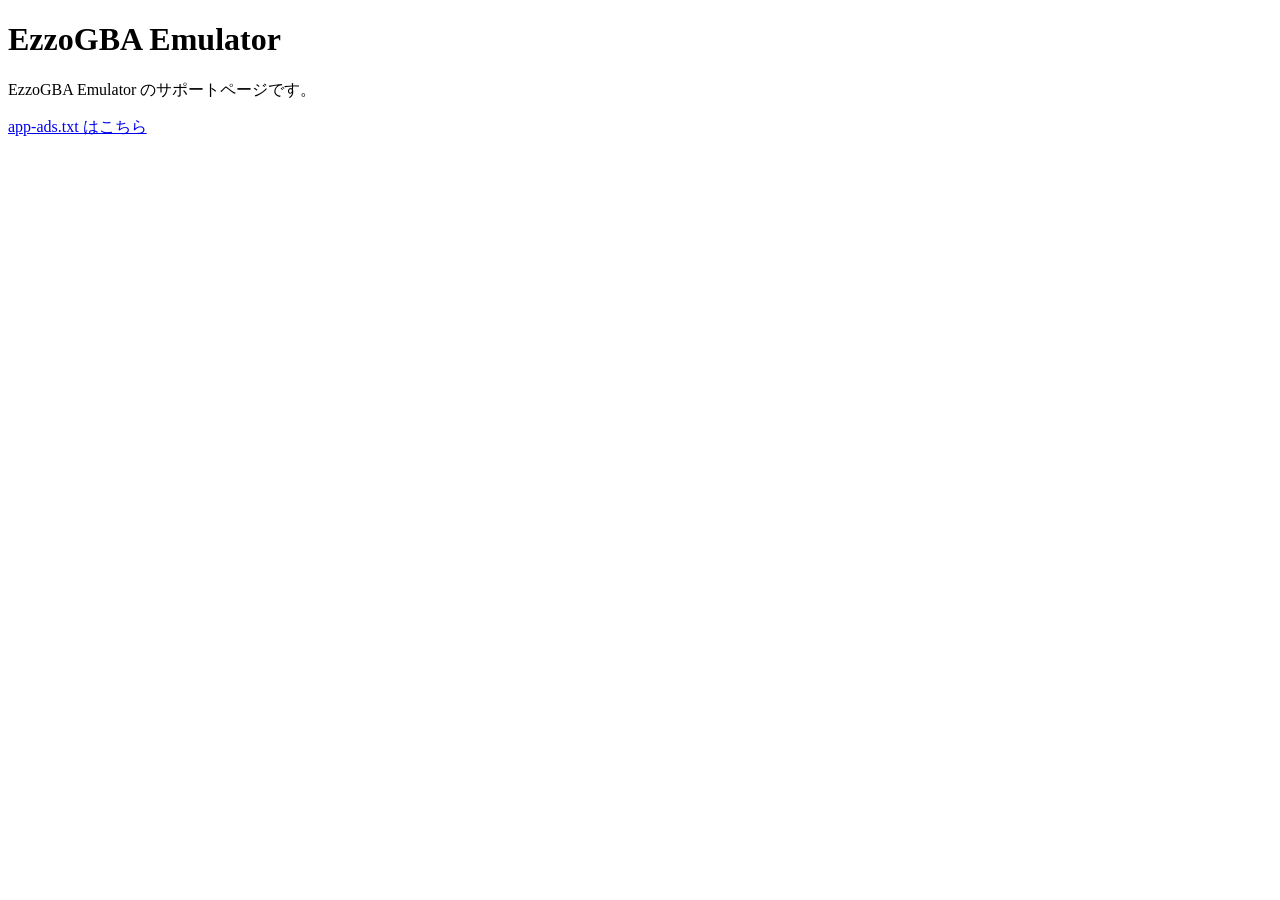
==== index.html @ fd00a927 "Add initial index.html for EzzoGBA Emulator" ====
<!DOCTYPE html>
<html lang="ja">
<head>
    <meta charset="UTF-8">
    <title>EzzoGBA Emulator</title>
</head>
<body>
    <h1>EzzoGBA Emulator</h1>
    <p>EzzoGBA Emulator のサポートページです。</p>
    <p><a href="./app-ads.txt">app-ads.txt はこちら</a></p>
</body>
</html>
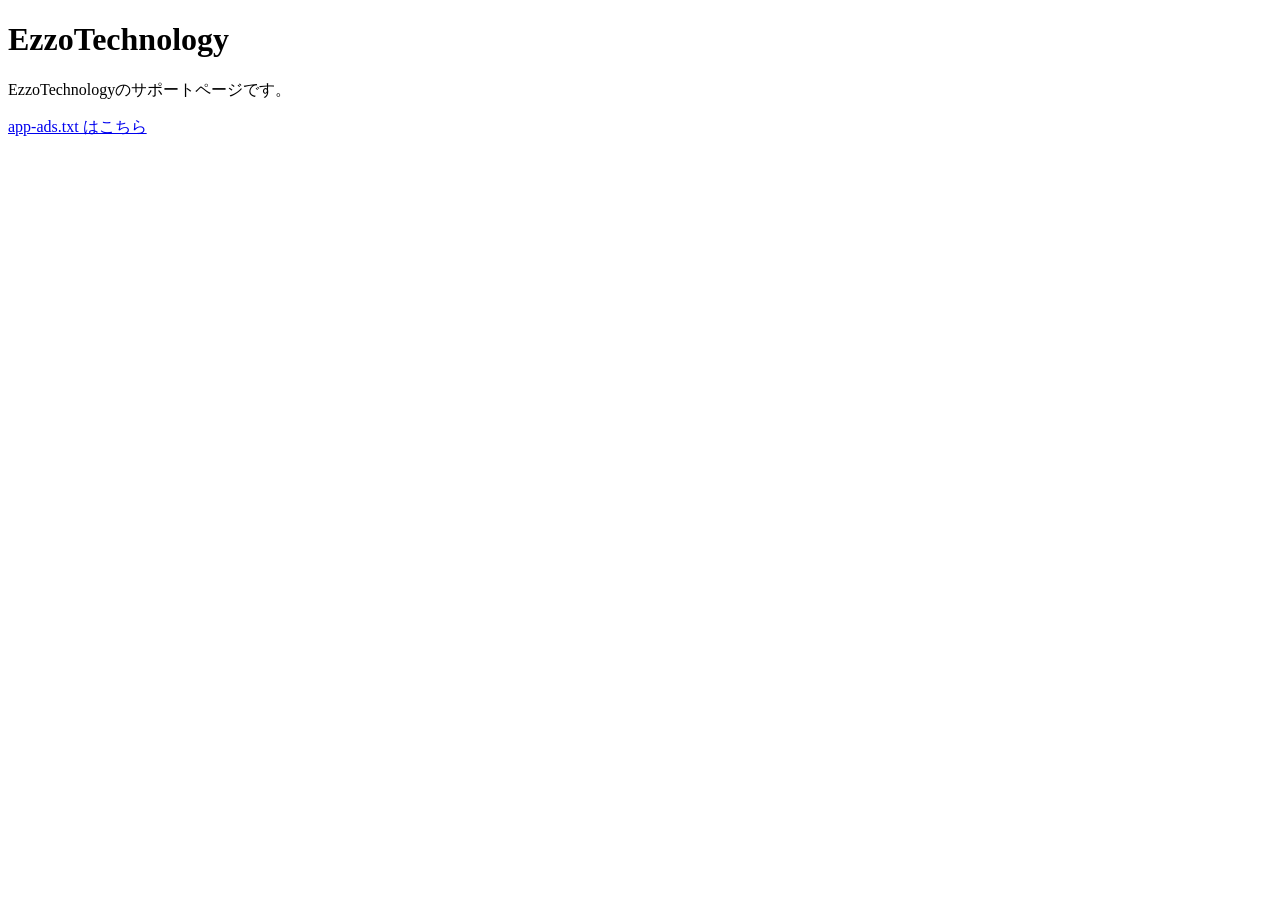
==== commit e7bc0b0a: "Update title and heading to EzzoTechnology" ====
--- a/index.html
+++ b/index.html
@@ -2,11 +2,11 @@
 <html lang="ja">
 <head>
     <meta charset="UTF-8">
-    <title>EzzoGBA Emulator</title>
+    <title>EzzoTechnology</title>
 </head>
 <body>
-    <h1>EzzoGBA Emulator</h1>
-    <p>EzzoGBA Emulator のサポートページです。</p>
+    <h1>EzzoTechnology</h1>
+    <p>EzzoTechnologyのサポートページです。</p>
     <p><a href="./app-ads.txt">app-ads.txt はこちら</a></p>
 </body>
 </html>
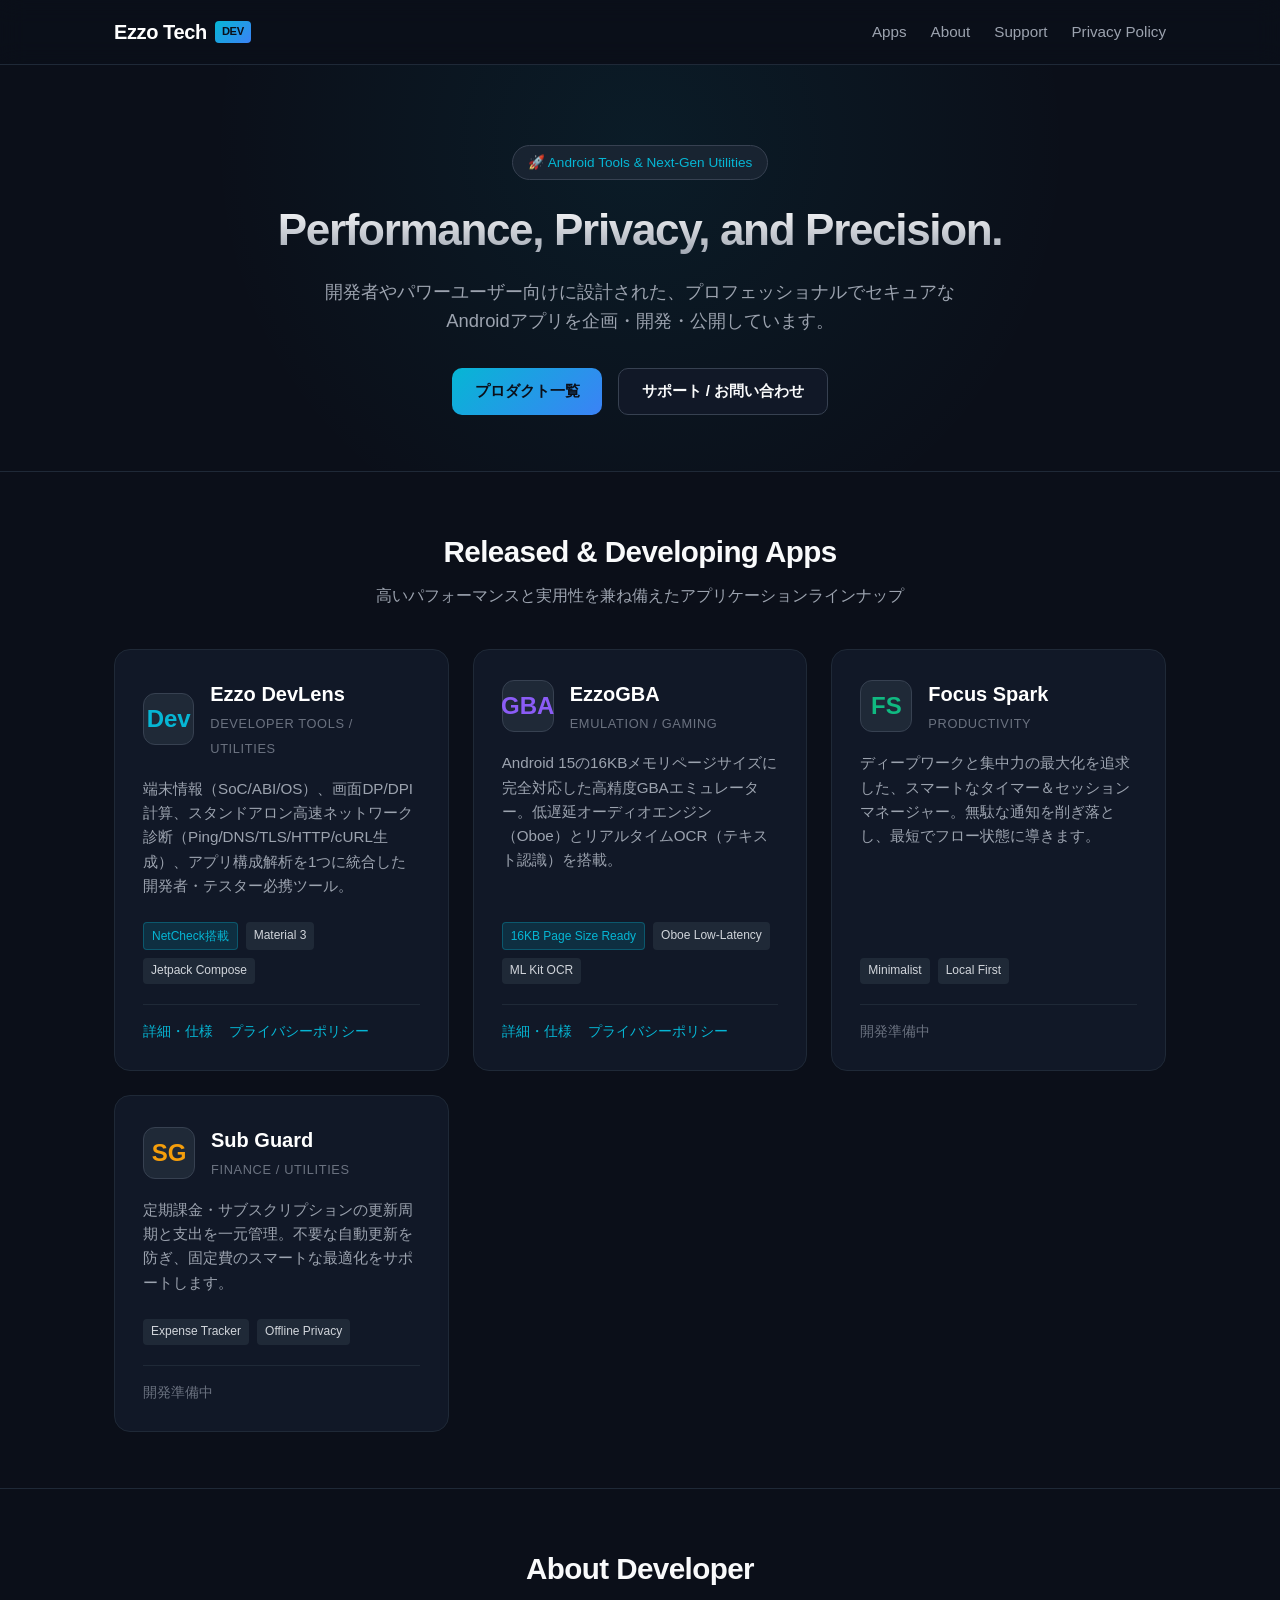
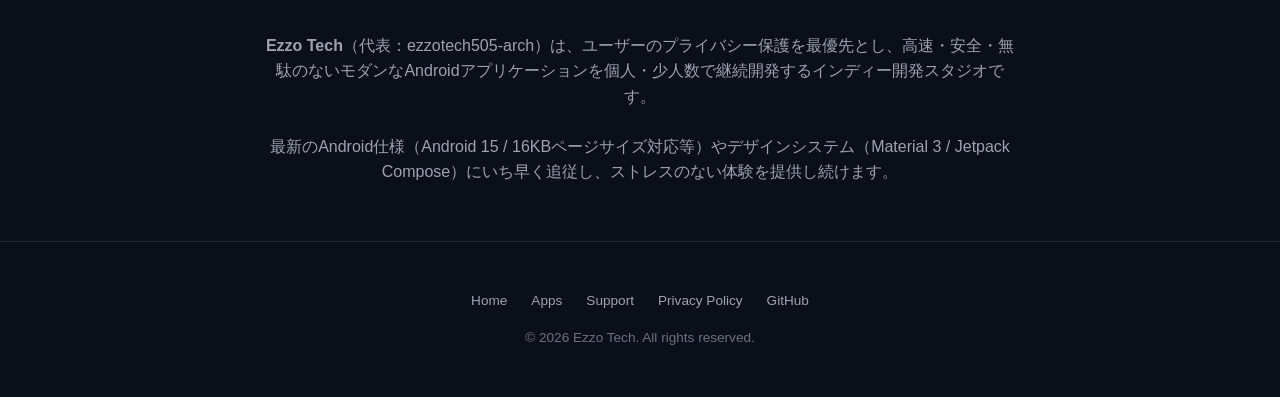
==== commit ff40d5f7: "Initial release of Ezzo Tech developer portal and app privacy policies" ====
--- a/index.html
+++ b/index.html
@@ -1,12 +1,173 @@
 <!DOCTYPE html>
 <html lang="ja">
 <head>
-    <meta charset="UTF-8">
-    <title>EzzoTechnology</title>
+  <meta charset="UTF-8">
+  <meta name="viewport" content="width=device-width, initial-scale=1.0">
+  <title>Ezzo Tech | Official Developer Site</title>
+  <meta name="description" content="Official website of Ezzo Tech. High-performance, privacy-conscious Android utilities and applications.">
+  <link rel="stylesheet" href="./assets/css/style.css">
+  <link rel="canonical" href="https://ezzotech505-arch.github.io/">
 </head>
 <body>
-    <h1>EzzoTechnology</h1>
-    <p>EzzoTechnologyのサポートページです。</p>
-    <p><a href="./app-ads.txt">app-ads.txt はこちら</a></p>
+
+  <header>
+    <div class="container nav-bar">
+      <a href="./" class="brand-logo">
+        <span>Ezzo Tech</span>
+        <span class="brand-badge">Dev</span>
+      </a>
+      <ul class="nav-links">
+        <li><a href="#apps">Apps</a></li>
+        <li><a href="#about">About</a></li>
+        <li><a href="./support/">Support</a></li>
+        <li><a href="./privacy/">Privacy Policy</a></li>
+      </ul>
+    </div>
+  </header>
+
+  <main>
+    <section class="hero">
+      <div class="container">
+        <div class="hero-pill">
+          <span>🚀 Android Tools &amp; Next-Gen Utilities</span>
+        </div>
+        <h1>Performance, Privacy, and Precision.</h1>
+        <p>
+          開発者やパワーユーザー向けに設計された、プロフェッショナルでセキュアなAndroidアプリを企画・開発・公開しています。
+        </p>
+        <div class="hero-cta">
+          <a href="#apps" class="btn btn-primary">プロダクト一覧</a>
+          <a href="./support/" class="btn btn-secondary">サポート / お問い合わせ</a>
+        </div>
+      </div>
+    </section>
+
+    <section id="apps" class="section">
+      <div class="container">
+        <div class="section-header">
+          <h2 class="section-title">Released &amp; Developing Apps</h2>
+          <p class="section-subtitle">高いパフォーマンスと実用性を兼ね備えたアプリケーションラインナップ</p>
+        </div>
+
+        <div class="apps-grid">
+          <!-- Ezzo DevLens -->
+          <article class="app-card">
+            <div class="app-card-header">
+              <div class="app-icon" style="color: #06b6d4;">Dev</div>
+              <div>
+                <h3 class="app-card-title">Ezzo DevLens</h3>
+                <span class="app-card-category">Developer Tools / Utilities</span>
+              </div>
+            </div>
+            <div class="app-card-body">
+              端末情報（SoC/ABI/OS）、画面DP/DPI計算、スタンドアロン高速ネットワーク診断（Ping/DNS/TLS/HTTP/cURL生成）、アプリ構成解析を1つに統合した開発者・テスター必携ツール。
+            </div>
+            <div class="app-tags">
+              <span class="tag tag-accent">NetCheck搭載</span>
+              <span class="tag">Material 3</span>
+              <span class="tag">Jetpack Compose</span>
+            </div>
+            <div class="app-card-links">
+              <a href="./apps/ezzo-devlens/">詳細・仕様</a>
+              <a href="./apps/ezzo-devlens/privacy/">プライバシーポリシー</a>
+            </div>
+          </article>
+
+          <!-- EzzoGBA -->
+          <article class="app-card">
+            <div class="app-card-header">
+              <div class="app-icon" style="color: #8b5cf6;">GBA</div>
+              <div>
+                <h3 class="app-card-title">EzzoGBA</h3>
+                <span class="app-card-category">Emulation / Gaming</span>
+              </div>
+            </div>
+            <div class="app-card-body">
+              Android 15の16KBメモリページサイズに完全対応した高精度GBAエミュレーター。低遅延オーディオエンジン（Oboe）とリアルタイムOCR（テキスト認識）を搭載。
+            </div>
+            <div class="app-tags">
+              <span class="tag tag-accent">16KB Page Size Ready</span>
+              <span class="tag">Oboe Low-Latency</span>
+              <span class="tag">ML Kit OCR</span>
+            </div>
+            <div class="app-card-links">
+              <a href="./apps/ezzo-gba/">詳細・仕様</a>
+              <a href="./apps/ezzo-gba/privacy/">プライバシーポリシー</a>
+            </div>
+          </article>
+
+          <!-- Focus Spark -->
+          <article class="app-card">
+            <div class="app-card-header">
+              <div class="app-icon" style="color: #10b981;">FS</div>
+              <div>
+                <h3 class="app-card-title">Focus Spark</h3>
+                <span class="app-card-category">Productivity</span>
+              </div>
+            </div>
+            <div class="app-card-body">
+              ディープワークと集中力の最大化を追求した、スマートなタイマー＆セッションマネージャー。無駄な通知を削ぎ落とし、最短でフロー状態に導きます。
+            </div>
+            <div class="app-tags">
+              <span class="tag">Minimalist</span>
+              <span class="tag">Local First</span>
+            </div>
+            <div class="app-card-links">
+              <span style="color: var(--text-muted);">開発準備中</span>
+            </div>
+          </article>
+
+          <!-- Sub Guard -->
+          <article class="app-card">
+            <div class="app-card-header">
+              <div class="app-icon" style="color: #f59e0b;">SG</div>
+              <div>
+                <h3 class="app-card-title">Sub Guard</h3>
+                <span class="app-card-category">Finance / Utilities</span>
+              </div>
+            </div>
+            <div class="app-card-body">
+              定期課金・サブスクリプションの更新周期と支出を一元管理。不要な自動更新を防ぎ、固定費のスマートな最適化をサポートします。
+            </div>
+            <div class="app-tags">
+              <span class="tag">Expense Tracker</span>
+              <span class="tag">Offline Privacy</span>
+            </div>
+            <div class="app-card-links">
+              <span style="color: var(--text-muted);">開発準備中</span>
+            </div>
+          </article>
+        </div>
+      </div>
+    </section>
+
+    <section id="about" class="section">
+      <div class="container" style="max-width: 800px; text-align: center;">
+        <div class="section-header">
+          <h2 class="section-title">About Developer</h2>
+        </div>
+        <p style="color: var(--text-secondary); margin-bottom: 1.5rem;">
+          <strong>Ezzo Tech</strong>（代表：ezzotech505-arch）は、ユーザーのプライバシー保護を最優先とし、高速・安全・無駄のないモダンなAndroidアプリケーションを個人・少人数で継続開発するインディー開発スタジオです。
+        </p>
+        <p style="color: var(--text-secondary);">
+          最新のAndroid仕様（Android 15 / 16KBページサイズ対応等）やデザインシステム（Material 3 / Jetpack Compose）にいち早く追従し、ストレスのない体験を提供し続けます。
+        </p>
+      </div>
+    </section>
+  </main>
+
+  <footer>
+    <div class="container">
+      <ul class="footer-links">
+        <li><a href="./">Home</a></li>
+        <li><a href="#apps">Apps</a></li>
+        <li><a href="./support/">Support</a></li>
+        <li><a href="./privacy/">Privacy Policy</a></li>
+        <li><a href="https://github.com/ezzotech505-arch" target="_blank" rel="noopener">GitHub</a></li>
+      </ul>
+      <p>&copy; 2026 Ezzo Tech. All rights reserved.</p>
+    </div>
+  </footer>
+
 </body>
 </html>
--- a/assets/css/style.css
+++ b/assets/css/style.css
@@ -0,0 +1,379 @@
+:root {
+  --bg-color: #0b0f19;
+  --bg-card: #111827;
+  --bg-card-hover: #1f2937;
+  --text-primary: #f9fafb;
+  --text-secondary: #9ca3af;
+  --text-muted: #6b7280;
+  --border-color: #1f2937;
+  --border-light: #374151;
+  --accent-cyan: #06b6d4;
+  --accent-blue: #3b82f6;
+  --accent-purple: #8b5cf6;
+  --accent-emerald: #10b981;
+  --radius-sm: 6px;
+  --radius-md: 10px;
+  --radius-lg: 16px;
+  --container-max: 1100px;
+}
+
+* {
+  box-sizing: border-box;
+  margin: 0;
+  padding: 0;
+}
+
+body {
+  font-family: -apple-system, BlinkMacSystemFont, "Segoe UI", Roboto, "Helvetica Neue", Arial, sans-serif;
+  background-color: var(--bg-color);
+  color: var(--text-primary);
+  line-height: 1.6;
+  -webkit-font-smoothing: antialiased;
+}
+
+a {
+  color: var(--accent-cyan);
+  text-decoration: none;
+  transition: color 0.2s ease;
+}
+
+a:hover {
+  color: #38bdf8;
+  text-decoration: underline;
+}
+
+.container {
+  max-width: var(--container-max);
+  margin: 0 auto;
+  padding: 0 1.5rem;
+}
+
+/* Header */
+header {
+  border-bottom: 1px solid var(--border-color);
+  background: rgba(11, 15, 25, 0.8);
+  backdrop-filter: blur(12px);
+  position: sticky;
+  top: 0;
+  z-index: 100;
+}
+
+.nav-bar {
+  display: flex;
+  justify-content: space-between;
+  align-items: center;
+  height: 4rem;
+}
+
+.brand-logo {
+  font-size: 1.25rem;
+  font-weight: 700;
+  color: #fff;
+  display: flex;
+  align-items: center;
+  gap: 0.5rem;
+  letter-spacing: -0.02em;
+}
+
+.brand-badge {
+  background: linear-gradient(135deg, var(--accent-cyan), var(--accent-blue));
+  color: #0b0f19;
+  font-size: 0.7rem;
+  font-weight: 800;
+  padding: 0.15rem 0.45rem;
+  border-radius: 4px;
+  text-transform: uppercase;
+}
+
+.nav-links {
+  display: flex;
+  gap: 1.5rem;
+  list-style: none;
+}
+
+.nav-links a {
+  color: var(--text-secondary);
+  font-size: 0.95rem;
+  font-weight: 500;
+}
+
+.nav-links a:hover {
+  color: #fff;
+  text-decoration: none;
+}
+
+/* Hero Section */
+.hero {
+  padding: 5rem 0 3.5rem;
+  text-align: center;
+  background: radial-gradient(circle at 50% 20%, rgba(6, 182, 212, 0.08) 0%, transparent 60%);
+}
+
+.hero-pill {
+  display: inline-flex;
+  align-items: center;
+  gap: 0.5rem;
+  padding: 0.35rem 0.9rem;
+  border-radius: 9999px;
+  background: rgba(31, 41, 55, 0.7);
+  border: 1px solid var(--border-light);
+  font-size: 0.85rem;
+  color: var(--accent-cyan);
+  margin-bottom: 1.5rem;
+}
+
+.hero h1 {
+  font-size: 2.75rem;
+  font-weight: 800;
+  letter-spacing: -0.03em;
+  line-height: 1.2;
+  margin-bottom: 1.25rem;
+  background: linear-gradient(180deg, #ffffff 0%, #9ca3af 100%);
+  -webkit-background-clip: text;
+  -webkit-text-fill-color: transparent;
+}
+
+.hero p {
+  font-size: 1.15rem;
+  color: var(--text-secondary);
+  max-width: 650px;
+  margin: 0 auto 2rem;
+}
+
+.hero-cta {
+  display: flex;
+  gap: 1rem;
+  justify-content: center;
+}
+
+.btn {
+  display: inline-flex;
+  align-items: center;
+  justify-content: center;
+  padding: 0.65rem 1.4rem;
+  border-radius: var(--radius-md);
+  font-size: 0.95rem;
+  font-weight: 600;
+  transition: all 0.2s ease;
+  cursor: pointer;
+  border: none;
+}
+
+.btn-primary {
+  background: linear-gradient(135deg, var(--accent-cyan), var(--accent-blue));
+  color: #0b0f19;
+}
+
+.btn-primary:hover {
+  transform: translateY(-1px);
+  box-shadow: 0 4px 14px rgba(6, 182, 212, 0.35);
+  text-decoration: none;
+}
+
+.btn-secondary {
+  background: var(--bg-card);
+  color: var(--text-primary);
+  border: 1px solid var(--border-light);
+}
+
+.btn-secondary:hover {
+  background: var(--bg-card-hover);
+  text-decoration: none;
+}
+
+/* Sections */
+.section {
+  padding: 3.5rem 0;
+  border-top: 1px solid var(--border-color);
+}
+
+.section-header {
+  margin-bottom: 2.5rem;
+  text-align: center;
+}
+
+.section-title {
+  font-size: 1.85rem;
+  font-weight: 700;
+  letter-spacing: -0.02em;
+  margin-bottom: 0.5rem;
+}
+
+.section-subtitle {
+  color: var(--text-secondary);
+  font-size: 1rem;
+}
+
+/* Grid & Cards */
+.apps-grid {
+  display: grid;
+  grid-template-columns: repeat(auto-fit, minmax(320px, 1fr));
+  gap: 1.5rem;
+}
+
+.app-card {
+  background: var(--bg-card);
+  border: 1px solid var(--border-color);
+  border-radius: var(--radius-lg);
+  padding: 1.75rem;
+  transition: all 0.2s ease;
+  display: flex;
+  flex-direction: column;
+}
+
+.app-card:hover {
+  border-color: var(--border-light);
+  transform: translateY(-2px);
+  box-shadow: 0 8px 24px rgba(0, 0, 0, 0.4);
+}
+
+.app-card-header {
+  display: flex;
+  align-items: center;
+  gap: 1rem;
+  margin-bottom: 1rem;
+}
+
+.app-icon {
+  width: 52px;
+  height: 52px;
+  border-radius: 12px;
+  background: #1f2937;
+  display: flex;
+  align-items: center;
+  justify-content: center;
+  font-size: 1.5rem;
+  font-weight: 800;
+  color: var(--accent-cyan);
+  border: 1px solid var(--border-light);
+}
+
+.app-card-title {
+  font-size: 1.25rem;
+  font-weight: 700;
+  color: #fff;
+}
+
+.app-card-category {
+  font-size: 0.8rem;
+  color: var(--text-muted);
+  text-transform: uppercase;
+  letter-spacing: 0.05em;
+}
+
+.app-card-body {
+  color: var(--text-secondary);
+  font-size: 0.95rem;
+  margin-bottom: 1.5rem;
+  flex-grow: 1;
+}
+
+.app-tags {
+  display: flex;
+  flex-wrap: wrap;
+  gap: 0.5rem;
+  margin-bottom: 1.25rem;
+}
+
+.tag {
+  background: #1f2937;
+  color: #d1d5db;
+  font-size: 0.75rem;
+  padding: 0.2rem 0.5rem;
+  border-radius: 4px;
+}
+
+.tag-accent {
+  background: rgba(6, 182, 212, 0.15);
+  color: var(--accent-cyan);
+  border: 1px solid rgba(6, 182, 212, 0.3);
+}
+
+.app-card-links {
+  display: flex;
+  gap: 1rem;
+  border-top: 1px solid var(--border-color);
+  padding-top: 1rem;
+  font-size: 0.85rem;
+}
+
+/* Content Pages (Privacy, Policy, Doc) */
+.doc-content {
+  max-width: 800px;
+  margin: 3rem auto;
+  background: var(--bg-card);
+  padding: 2.5rem;
+  border-radius: var(--radius-lg);
+  border: 1px solid var(--border-color);
+}
+
+.doc-content h1 {
+  font-size: 2rem;
+  margin-bottom: 0.5rem;
+}
+
+.doc-meta {
+  color: var(--text-muted);
+  font-size: 0.85rem;
+  margin-bottom: 2rem;
+  border-bottom: 1px solid var(--border-color);
+  padding-bottom: 1rem;
+}
+
+.doc-content h2 {
+  font-size: 1.35rem;
+  margin: 1.75rem 0 0.75rem;
+  color: #fff;
+  border-bottom: 1px solid var(--border-color);
+  padding-bottom: 0.4rem;
+}
+
+.doc-content p, .doc-content ul {
+  color: var(--text-secondary);
+  margin-bottom: 1rem;
+  font-size: 0.95rem;
+}
+
+.doc-content ul {
+  padding-left: 1.5rem;
+}
+
+/* Footer */
+footer {
+  border-top: 1px solid var(--border-color);
+  padding: 3rem 0;
+  color: var(--text-muted);
+  font-size: 0.85rem;
+  text-align: center;
+}
+
+.footer-links {
+  display: flex;
+  justify-content: center;
+  gap: 1.5rem;
+  margin-bottom: 1rem;
+  list-style: none;
+}
+
+.footer-links a {
+  color: var(--text-secondary);
+}
+
+.footer-links a:hover {
+  color: #fff;
+}
+
+@media (max-width: 640px) {
+  .hero h1 {
+    font-size: 2rem;
+  }
+  .nav-bar {
+    flex-direction: column;
+    height: auto;
+    padding: 1rem 0;
+    gap: 0.75rem;
+  }
+  .hero-cta {
+    flex-direction: column;
+  }
+}
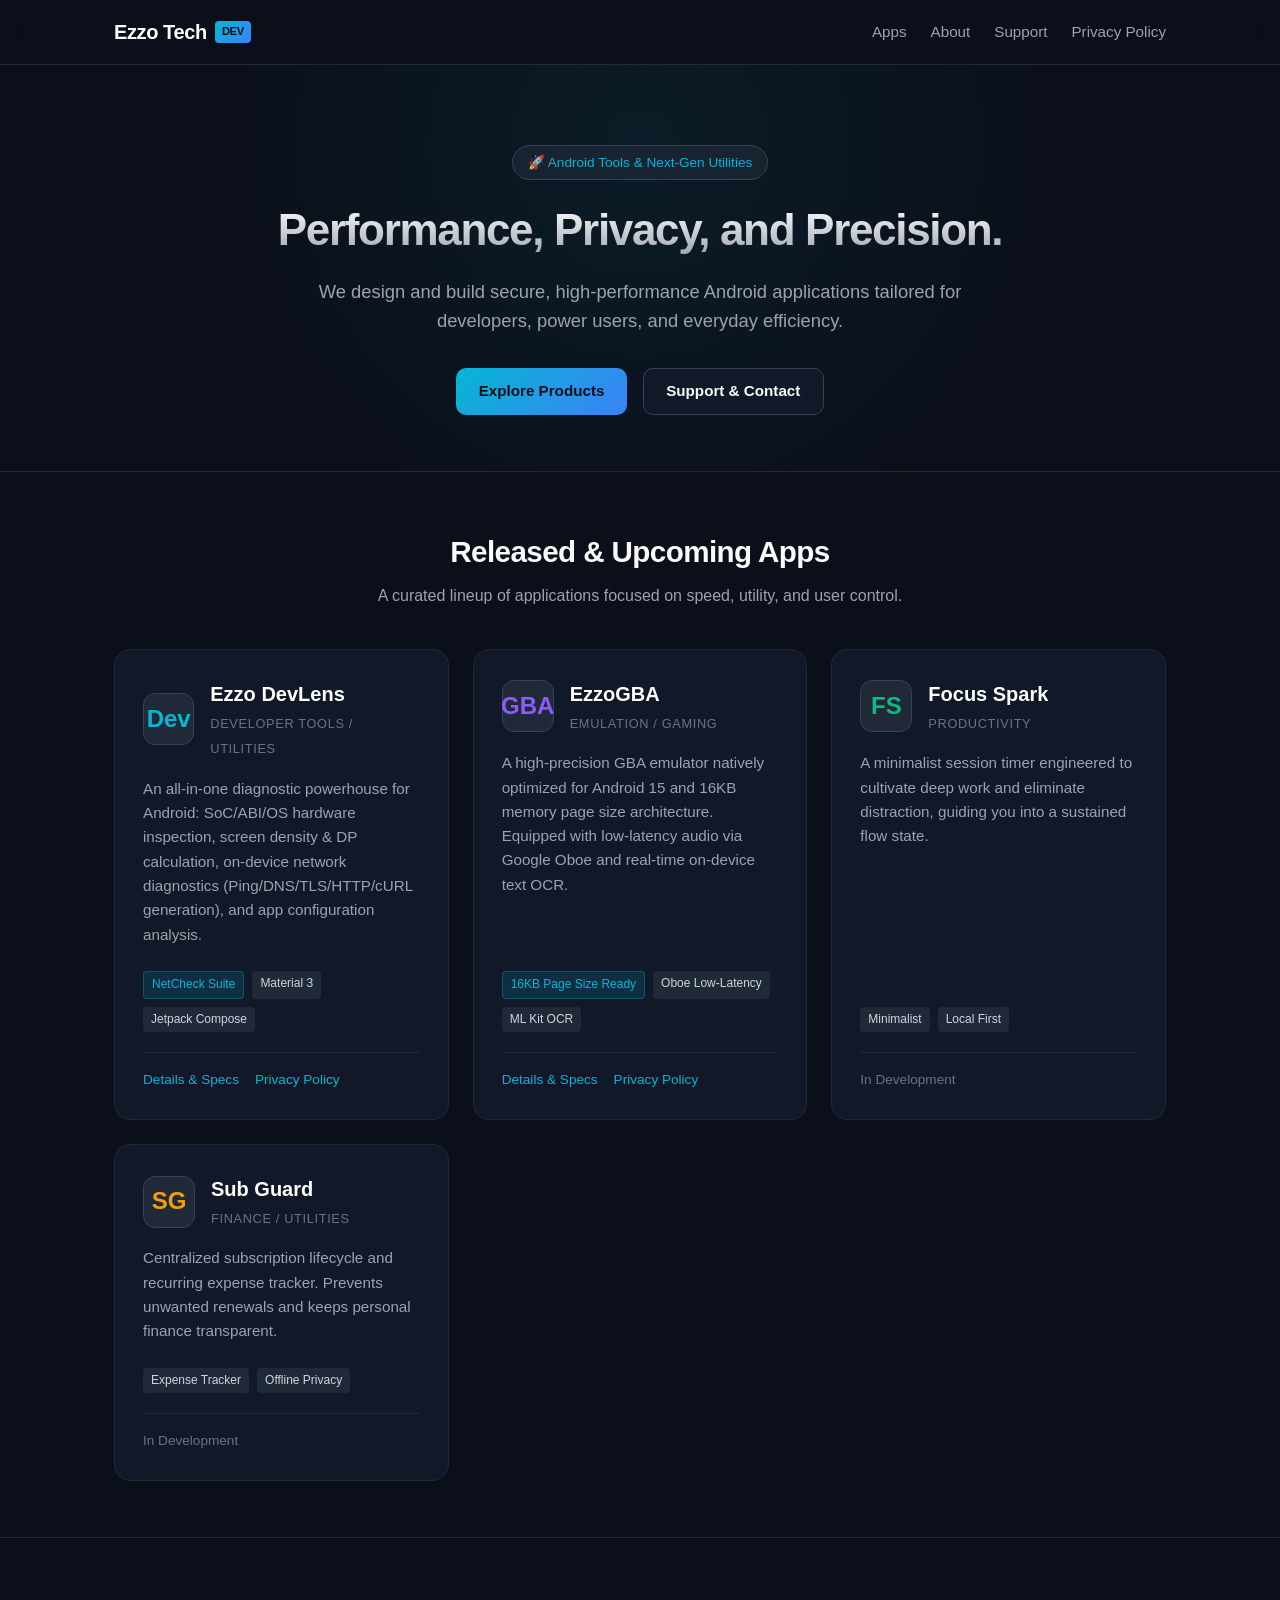
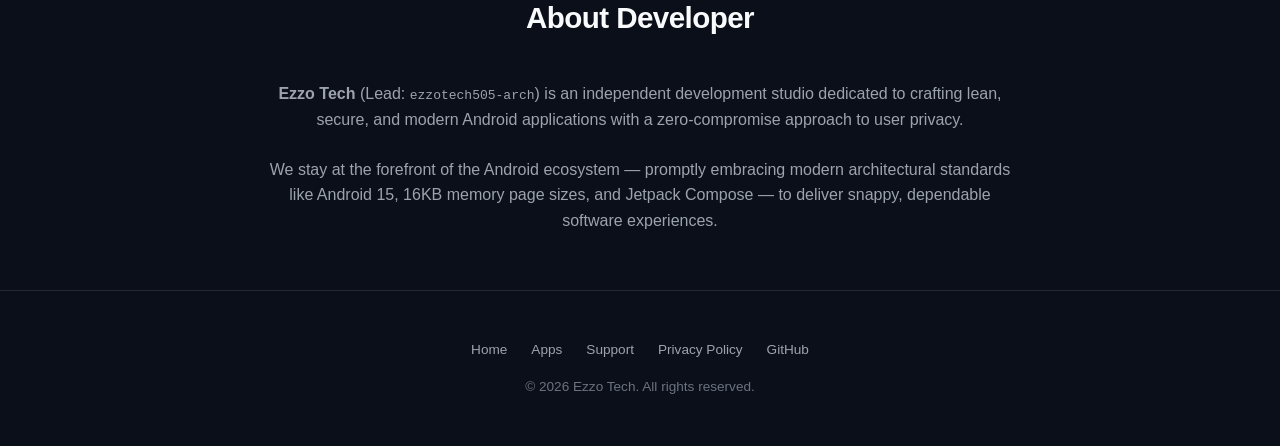
==== commit 61a7d567: "Translate official website to English and migrate EzzoGBA privacy policy" ====
--- a/index.html
+++ b/index.html
@@ -1,5 +1,5 @@
 <!DOCTYPE html>
-<html lang="ja">
+<html lang="en">
 <head>
   <meta charset="UTF-8">
   <meta name="viewport" content="width=device-width, initial-scale=1.0">
@@ -33,11 +33,11 @@
         </div>
         <h1>Performance, Privacy, and Precision.</h1>
         <p>
-          開発者やパワーユーザー向けに設計された、プロフェッショナルでセキュアなAndroidアプリを企画・開発・公開しています。
+          We design and build secure, high-performance Android applications tailored for developers, power users, and everyday efficiency.
         </p>
         <div class="hero-cta">
-          <a href="#apps" class="btn btn-primary">プロダクト一覧</a>
-          <a href="./support/" class="btn btn-secondary">サポート / お問い合わせ</a>
+          <a href="#apps" class="btn btn-primary">Explore Products</a>
+          <a href="./support/" class="btn btn-secondary">Support &amp; Contact</a>
         </div>
       </div>
     </section>
@@ -45,8 +45,8 @@
     <section id="apps" class="section">
       <div class="container">
         <div class="section-header">
-          <h2 class="section-title">Released &amp; Developing Apps</h2>
-          <p class="section-subtitle">高いパフォーマンスと実用性を兼ね備えたアプリケーションラインナップ</p>
+          <h2 class="section-title">Released &amp; Upcoming Apps</h2>
+          <p class="section-subtitle">A curated lineup of applications focused on speed, utility, and user control.</p>
         </div>
 
         <div class="apps-grid">
@@ -60,16 +60,16 @@
               </div>
             </div>
             <div class="app-card-body">
-              端末情報（SoC/ABI/OS）、画面DP/DPI計算、スタンドアロン高速ネットワーク診断（Ping/DNS/TLS/HTTP/cURL生成）、アプリ構成解析を1つに統合した開発者・テスター必携ツール。
+              An all-in-one diagnostic powerhouse for Android: SoC/ABI/OS hardware inspection, screen density &amp; DP calculation, on-device network diagnostics (Ping/DNS/TLS/HTTP/cURL generation), and app configuration analysis.
             </div>
             <div class="app-tags">
-              <span class="tag tag-accent">NetCheck搭載</span>
+              <span class="tag tag-accent">NetCheck Suite</span>
               <span class="tag">Material 3</span>
               <span class="tag">Jetpack Compose</span>
             </div>
             <div class="app-card-links">
-              <a href="./apps/ezzo-devlens/">詳細・仕様</a>
-              <a href="./apps/ezzo-devlens/privacy/">プライバシーポリシー</a>
+              <a href="./apps/ezzo-devlens/">Details &amp; Specs</a>
+              <a href="./apps/ezzo-devlens/privacy/">Privacy Policy</a>
             </div>
           </article>
 
@@ -83,7 +83,7 @@
               </div>
             </div>
             <div class="app-card-body">
-              Android 15の16KBメモリページサイズに完全対応した高精度GBAエミュレーター。低遅延オーディオエンジン（Oboe）とリアルタイムOCR（テキスト認識）を搭載。
+              A high-precision GBA emulator natively optimized for Android 15 and 16KB memory page size architecture. Equipped with low-latency audio via Google Oboe and real-time on-device text OCR.
             </div>
             <div class="app-tags">
               <span class="tag tag-accent">16KB Page Size Ready</span>
@@ -91,8 +91,8 @@
               <span class="tag">ML Kit OCR</span>
             </div>
             <div class="app-card-links">
-              <a href="./apps/ezzo-gba/">詳細・仕様</a>
-              <a href="./apps/ezzo-gba/privacy/">プライバシーポリシー</a>
+              <a href="./apps/ezzo-gba/">Details &amp; Specs</a>
+              <a href="./apps/ezzo-gba/privacy/">Privacy Policy</a>
             </div>
           </article>
 
@@ -106,14 +106,14 @@
               </div>
             </div>
             <div class="app-card-body">
-              ディープワークと集中力の最大化を追求した、スマートなタイマー＆セッションマネージャー。無駄な通知を削ぎ落とし、最短でフロー状態に導きます。
+              A minimalist session timer engineered to cultivate deep work and eliminate distraction, guiding you into a sustained flow state.
             </div>
             <div class="app-tags">
               <span class="tag">Minimalist</span>
               <span class="tag">Local First</span>
             </div>
             <div class="app-card-links">
-              <span style="color: var(--text-muted);">開発準備中</span>
+              <span style="color: var(--text-muted);">In Development</span>
             </div>
           </article>
 
@@ -127,14 +127,14 @@
               </div>
             </div>
             <div class="app-card-body">
-              定期課金・サブスクリプションの更新周期と支出を一元管理。不要な自動更新を防ぎ、固定費のスマートな最適化をサポートします。
+              Centralized subscription lifecycle and recurring expense tracker. Prevents unwanted renewals and keeps personal finance transparent.
             </div>
             <div class="app-tags">
               <span class="tag">Expense Tracker</span>
               <span class="tag">Offline Privacy</span>
             </div>
             <div class="app-card-links">
-              <span style="color: var(--text-muted);">開発準備中</span>
+              <span style="color: var(--text-muted);">In Development</span>
             </div>
           </article>
         </div>
@@ -147,10 +147,10 @@
           <h2 class="section-title">About Developer</h2>
         </div>
         <p style="color: var(--text-secondary); margin-bottom: 1.5rem;">
-          <strong>Ezzo Tech</strong>（代表：ezzotech505-arch）は、ユーザーのプライバシー保護を最優先とし、高速・安全・無駄のないモダンなAndroidアプリケーションを個人・少人数で継続開発するインディー開発スタジオです。
+          <strong>Ezzo Tech</strong> (Lead: <code>ezzotech505-arch</code>) is an independent development studio dedicated to crafting lean, secure, and modern Android applications with a zero-compromise approach to user privacy.
         </p>
         <p style="color: var(--text-secondary);">
-          最新のAndroid仕様（Android 15 / 16KBページサイズ対応等）やデザインシステム（Material 3 / Jetpack Compose）にいち早く追従し、ストレスのない体験を提供し続けます。
+          We stay at the forefront of the Android ecosystem &mdash; promptly embracing modern architectural standards like Android 15, 16KB memory page sizes, and Jetpack Compose &mdash; to deliver snappy, dependable software experiences.
         </p>
       </div>
     </section>
@@ -170,4 +170,4 @@
   </footer>
 
 </body>
-</html>
+</html>
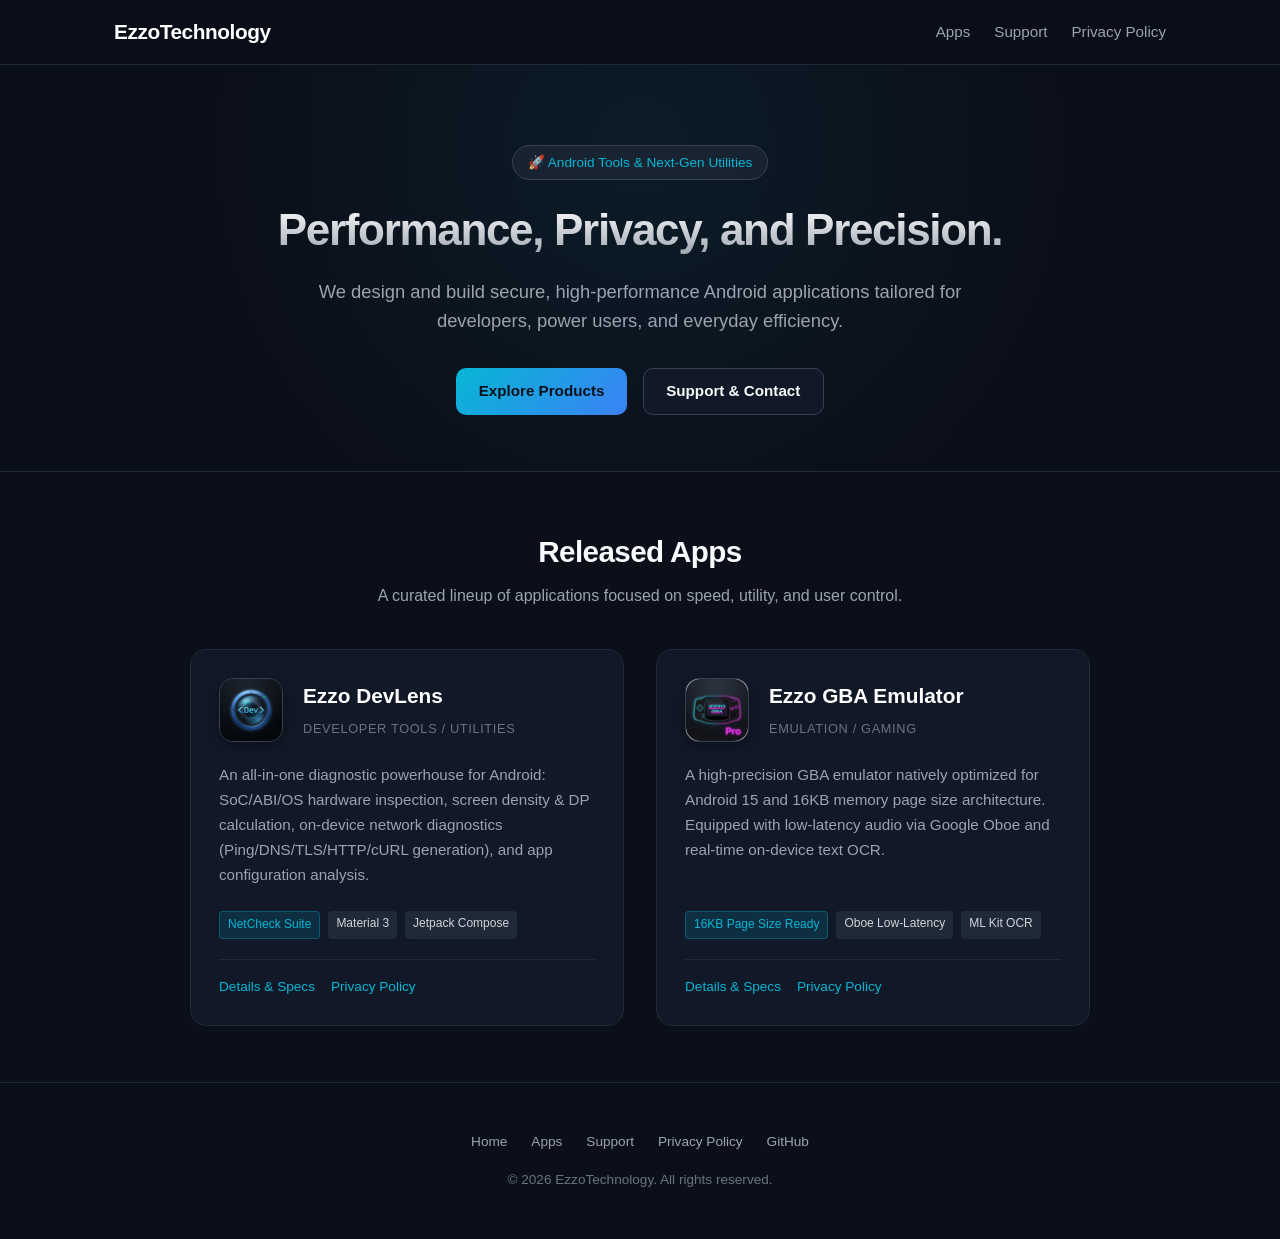
==== commit c66c289d: "Update official website: set brand to EzzoTechnology, remove About section, show only Ezzo DevLens &" ====
--- a/index.html
+++ b/index.html
@@ -3,8 +3,8 @@
 <head>
   <meta charset="UTF-8">
   <meta name="viewport" content="width=device-width, initial-scale=1.0">
-  <title>Ezzo Tech | Official Developer Site</title>
-  <meta name="description" content="Official website of Ezzo Tech. High-performance, privacy-conscious Android utilities and applications.">
+  <title>EzzoTechnology | Official Developer Site</title>
+  <meta name="description" content="Official website of EzzoTechnology. High-performance, privacy-conscious Android utilities and applications.">
   <link rel="stylesheet" href="./assets/css/style.css">
   <link rel="canonical" href="https://ezzotech505-arch.github.io/">
 </head>
@@ -12,13 +12,9 @@
 
   <header>
     <div class="container nav-bar">
-      <a href="./" class="brand-logo">
-        <span>Ezzo Tech</span>
-        <span class="brand-badge">Dev</span>
-      </a>
+      <a href="./" class="brand-logo">EzzoTechnology</a>
       <ul class="nav-links">
         <li><a href="#apps">Apps</a></li>
-        <li><a href="#about">About</a></li>
         <li><a href="./support/">Support</a></li>
         <li><a href="./privacy/">Privacy Policy</a></li>
       </ul>
@@ -45,7 +41,7 @@
     <section id="apps" class="section">
       <div class="container">
         <div class="section-header">
-          <h2 class="section-title">Released &amp; Upcoming Apps</h2>
+          <h2 class="section-title">Released Apps</h2>
           <p class="section-subtitle">A curated lineup of applications focused on speed, utility, and user control.</p>
         </div>
 
@@ -53,7 +49,9 @@
           <!-- Ezzo DevLens -->
           <article class="app-card">
             <div class="app-card-header">
-              <div class="app-icon" style="color: #06b6d4;">Dev</div>
+              <div class="app-icon">
+                <img src="./assets/images/ezzo-devlens-icon.png" alt="Ezzo DevLens Icon">
+              </div>
               <div>
                 <h3 class="app-card-title">Ezzo DevLens</h3>
                 <span class="app-card-category">Developer Tools / Utilities</span>
@@ -73,12 +71,14 @@
             </div>
           </article>
 
-          <!-- EzzoGBA -->
+          <!-- Ezzo GBA Emulator -->
           <article class="app-card">
             <div class="app-card-header">
-              <div class="app-icon" style="color: #8b5cf6;">GBA</div>
+              <div class="app-icon">
+                <img src="./assets/images/ezzo-gba-icon.png" alt="Ezzo GBA Emulator Icon">
+              </div>
               <div>
-                <h3 class="app-card-title">EzzoGBA</h3>
+                <h3 class="app-card-title">Ezzo GBA Emulator</h3>
                 <span class="app-card-category">Emulation / Gaming</span>
               </div>
             </div>
@@ -95,63 +95,7 @@
               <a href="./apps/ezzo-gba/privacy/">Privacy Policy</a>
             </div>
           </article>
-
-          <!-- Focus Spark -->
-          <article class="app-card">
-            <div class="app-card-header">
-              <div class="app-icon" style="color: #10b981;">FS</div>
-              <div>
-                <h3 class="app-card-title">Focus Spark</h3>
-                <span class="app-card-category">Productivity</span>
-              </div>
-            </div>
-            <div class="app-card-body">
-              A minimalist session timer engineered to cultivate deep work and eliminate distraction, guiding you into a sustained flow state.
-            </div>
-            <div class="app-tags">
-              <span class="tag">Minimalist</span>
-              <span class="tag">Local First</span>
-            </div>
-            <div class="app-card-links">
-              <span style="color: var(--text-muted);">In Development</span>
-            </div>
-          </article>
-
-          <!-- Sub Guard -->
-          <article class="app-card">
-            <div class="app-card-header">
-              <div class="app-icon" style="color: #f59e0b;">SG</div>
-              <div>
-                <h3 class="app-card-title">Sub Guard</h3>
-                <span class="app-card-category">Finance / Utilities</span>
-              </div>
-            </div>
-            <div class="app-card-body">
-              Centralized subscription lifecycle and recurring expense tracker. Prevents unwanted renewals and keeps personal finance transparent.
-            </div>
-            <div class="app-tags">
-              <span class="tag">Expense Tracker</span>
-              <span class="tag">Offline Privacy</span>
-            </div>
-            <div class="app-card-links">
-              <span style="color: var(--text-muted);">In Development</span>
-            </div>
-          </article>
         </div>
-      </div>
-    </section>
-
-    <section id="about" class="section">
-      <div class="container" style="max-width: 800px; text-align: center;">
-        <div class="section-header">
-          <h2 class="section-title">About Developer</h2>
-        </div>
-        <p style="color: var(--text-secondary); margin-bottom: 1.5rem;">
-          <strong>Ezzo Tech</strong> (Lead: <code>ezzotech505-arch</code>) is an independent development studio dedicated to crafting lean, secure, and modern Android applications with a zero-compromise approach to user privacy.
-        </p>
-        <p style="color: var(--text-secondary);">
-          We stay at the forefront of the Android ecosystem &mdash; promptly embracing modern architectural standards like Android 15, 16KB memory page sizes, and Jetpack Compose &mdash; to deliver snappy, dependable software experiences.
-        </p>
       </div>
     </section>
   </main>
@@ -165,7 +109,7 @@
         <li><a href="./privacy/">Privacy Policy</a></li>
         <li><a href="https://github.com/ezzotech505-arch" target="_blank" rel="noopener">GitHub</a></li>
       </ul>
-      <p>&copy; 2026 Ezzo Tech. All rights reserved.</p>
+      <p>&copy; 2026 EzzoTechnology. All rights reserved.</p>
     </div>
   </footer>
 
--- a/assets/css/style.css
+++ b/assets/css/style.css
@@ -51,7 +51,7 @@
 /* Header */
 header {
   border-bottom: 1px solid var(--border-color);
-  background: rgba(11, 15, 25, 0.8);
+  background: rgba(11, 15, 25, 0.85);
   backdrop-filter: blur(12px);
   position: sticky;
   top: 0;
@@ -66,8 +66,8 @@
 }
 
 .brand-logo {
-  font-size: 1.25rem;
-  font-weight: 700;
+  font-size: 1.3rem;
+  font-weight: 800;
   color: #fff;
   display: flex;
   align-items: center;
@@ -75,14 +75,9 @@
   letter-spacing: -0.02em;
 }
 
-.brand-badge {
-  background: linear-gradient(135deg, var(--accent-cyan), var(--accent-blue));
-  color: #0b0f19;
-  font-size: 0.7rem;
-  font-weight: 800;
-  padding: 0.15rem 0.45rem;
-  border-radius: 4px;
-  text-transform: uppercase;
+.brand-logo:hover {
+  text-decoration: none;
+  opacity: 0.9;
 }
 
 .nav-links {
@@ -208,7 +203,9 @@
 .apps-grid {
   display: grid;
   grid-template-columns: repeat(auto-fit, minmax(320px, 1fr));
-  gap: 1.5rem;
+  gap: 2rem;
+  max-width: 900px;
+  margin: 0 auto;
 }
 
 .app-card {
@@ -230,28 +227,36 @@
 .app-card-header {
   display: flex;
   align-items: center;
-  gap: 1rem;
-  margin-bottom: 1rem;
+  gap: 1.25rem;
+  margin-bottom: 1.25rem;
 }
 
 .app-icon {
-  width: 52px;
-  height: 52px;
-  border-radius: 12px;
-  background: #1f2937;
+  width: 64px;
+  height: 64px;
+  border-radius: 14px;
+  background: #111827;
   display: flex;
   align-items: center;
   justify-content: center;
-  font-size: 1.5rem;
-  font-weight: 800;
-  color: var(--accent-cyan);
+  overflow: hidden;
   border: 1px solid var(--border-light);
+  flex-shrink: 0;
+  box-shadow: 0 4px 12px rgba(0, 0, 0, 0.3);
+}
+
+.app-icon img {
+  width: 100%;
+  height: 100%;
+  object-fit: cover;
+  display: block;
 }
 
 .app-card-title {
-  font-size: 1.25rem;
+  font-size: 1.3rem;
   font-weight: 700;
   color: #fff;
+  margin-bottom: 0.2rem;
 }
 
 .app-card-category {
@@ -266,6 +271,7 @@
   font-size: 0.95rem;
   margin-bottom: 1.5rem;
   flex-grow: 1;
+  line-height: 1.65;
 }
 
 .app-tags {
@@ -376,4 +382,4 @@
   .hero-cta {
     flex-direction: column;
   }
-}
+}
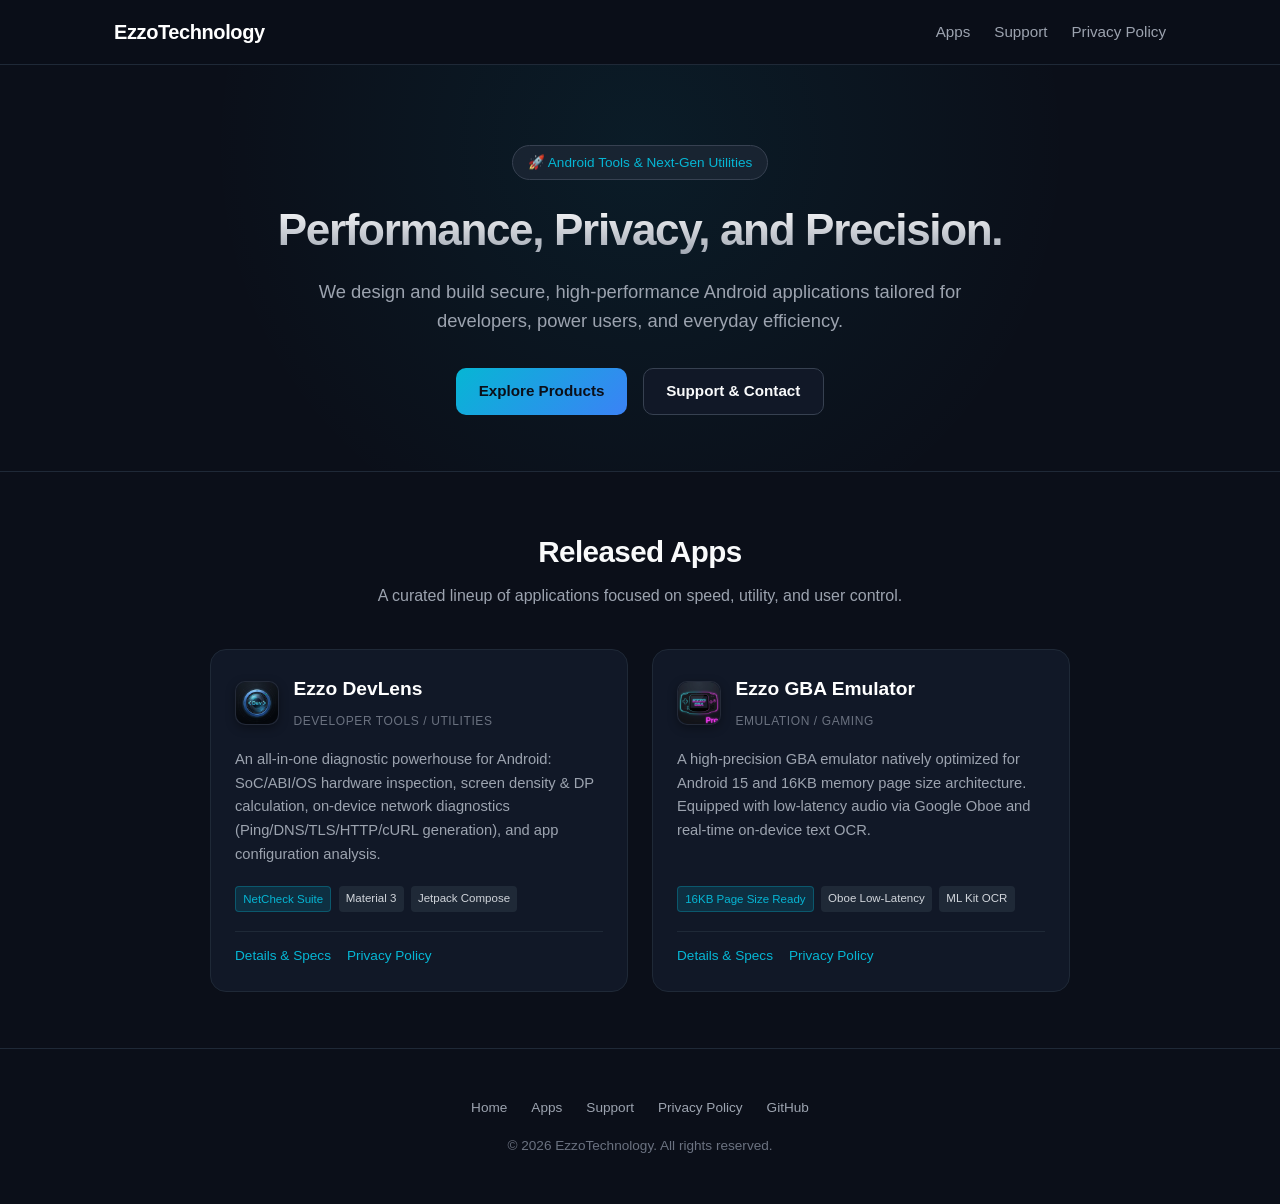
==== commit bf43f541: "Enforce strict icon sizing with inline styles, cache buster, and high-specificity CSS" ====
--- a/index.html
+++ b/index.html
@@ -5,7 +5,7 @@
   <meta name="viewport" content="width=device-width, initial-scale=1.0">
   <title>EzzoTechnology | Official Developer Site</title>
   <meta name="description" content="Official website of EzzoTechnology. High-performance, privacy-conscious Android utilities and applications.">
-  <link rel="stylesheet" href="./assets/css/style.css">
+  <link rel="stylesheet" href="./assets/css/style.css?v=20261028c">
   <link rel="canonical" href="https://ezzotech505-arch.github.io/">
 </head>
 <body>
@@ -49,8 +49,8 @@
           <!-- Ezzo DevLens -->
           <article class="app-card">
             <div class="app-card-header">
-              <div class="app-icon">
-                <img src="./assets/images/ezzo-devlens-icon.png" alt="Ezzo DevLens Icon">
+              <div class="app-icon" style="width: 44px; height: 44px; min-width: 44px; min-height: 44px; max-width: 44px; max-height: 44px; border-radius: 10px; overflow: hidden;">
+                <img src="./assets/images/ezzo-devlens-icon.png" alt="Ezzo DevLens Icon" width="44" height="44" style="width: 44px; height: 44px; object-fit: cover; display: block; border-radius: 10px;">
               </div>
               <div>
                 <h3 class="app-card-title">Ezzo DevLens</h3>
@@ -74,8 +74,8 @@
           <!-- Ezzo GBA Emulator -->
           <article class="app-card">
             <div class="app-card-header">
-              <div class="app-icon">
-                <img src="./assets/images/ezzo-gba-icon.png" alt="Ezzo GBA Emulator Icon">
+              <div class="app-icon" style="width: 44px; height: 44px; min-width: 44px; min-height: 44px; max-width: 44px; max-height: 44px; border-radius: 10px; overflow: hidden;">
+                <img src="./assets/images/ezzo-gba-icon.png" alt="Ezzo GBA Emulator Icon" width="44" height="44" style="width: 44px; height: 44px; object-fit: cover; display: block; border-radius: 10px;">
               </div>
               <div>
                 <h3 class="app-card-title">Ezzo GBA Emulator</h3>
--- a/assets/css/style.css
+++ b/assets/css/style.css
@@ -66,7 +66,7 @@
 }
 
 .brand-logo {
-  font-size: 1.3rem;
+  font-size: 1.25rem;
   font-weight: 800;
   color: #fff;
   display: flex;
@@ -202,9 +202,9 @@
 /* Grid & Cards */
 .apps-grid {
   display: grid;
-  grid-template-columns: repeat(auto-fit, minmax(320px, 1fr));
-  gap: 2rem;
-  max-width: 900px;
+  grid-template-columns: repeat(auto-fit, minmax(300px, 1fr));
+  gap: 1.5rem;
+  max-width: 860px;
   margin: 0 auto;
 }
 
@@ -212,7 +212,7 @@
   background: var(--bg-card);
   border: 1px solid var(--border-color);
   border-radius: var(--radius-lg);
-  padding: 1.75rem;
+  padding: 1.5rem;
   transition: all 0.2s ease;
   display: flex;
   flex-direction: column;
@@ -227,25 +227,53 @@
 .app-card-header {
   display: flex;
   align-items: center;
-  gap: 1.25rem;
-  margin-bottom: 1.25rem;
-}
-
+  gap: 0.9rem;
+  margin-bottom: 1rem;
+}
+
+/* App Icon: Scaled to clean, modern app store proportions */
 .app-icon {
-  width: 64px;
-  height: 64px;
-  border-radius: 14px;
+  width: 48px;
+  height: 48px;
+  border-radius: 11px;
   background: #111827;
   display: flex;
   align-items: center;
   justify-content: center;
   overflow: hidden;
-  border: 1px solid var(--border-light);
+  border: 1px solid rgba(255, 255, 255, 0.08);
   flex-shrink: 0;
-  box-shadow: 0 4px 12px rgba(0, 0, 0, 0.3);
-}
-
-.app-icon img {
+  box-shadow: 0 3px 10px rgba(0, 0, 0, 0.35);
+}
+
+.app-icon img,
+.app-detail-icon img,
+.app-card-header img {
+  width: 100% !important;
+  height: 100% !important;
+  max-width: 100% !important;
+  max-height: 100% !important;
+  object-fit: cover !important;
+  display: block !important;
+  flex-shrink: 0 !important;
+}
+
+/* Header icon in app detail pages */
+.app-detail-icon {
+  width: 56px;
+  height: 56px;
+  border-radius: 13px;
+  background: #111827;
+  display: flex;
+  align-items: center;
+  justify-content: center;
+  overflow: hidden;
+  border: 1px solid rgba(255, 255, 255, 0.1);
+  flex-shrink: 0;
+  box-shadow: 0 4px 12px rgba(0, 0, 0, 0.4);
+}
+
+.app-detail-icon img {
   width: 100%;
   height: 100%;
   object-fit: cover;
@@ -253,14 +281,14 @@
 }
 
 .app-card-title {
-  font-size: 1.3rem;
+  font-size: 1.2rem;
   font-weight: 700;
   color: #fff;
-  margin-bottom: 0.2rem;
+  margin-bottom: 0.15rem;
 }
 
 .app-card-category {
-  font-size: 0.8rem;
+  font-size: 0.75rem;
   color: var(--text-muted);
   text-transform: uppercase;
   letter-spacing: 0.05em;
@@ -268,24 +296,24 @@
 
 .app-card-body {
   color: var(--text-secondary);
-  font-size: 0.95rem;
-  margin-bottom: 1.5rem;
+  font-size: 0.92rem;
+  margin-bottom: 1.25rem;
   flex-grow: 1;
-  line-height: 1.65;
+  line-height: 1.6;
 }
 
 .app-tags {
   display: flex;
   flex-wrap: wrap;
-  gap: 0.5rem;
-  margin-bottom: 1.25rem;
+  gap: 0.45rem;
+  margin-bottom: 1.15rem;
 }
 
 .tag {
   background: #1f2937;
   color: #d1d5db;
-  font-size: 0.75rem;
-  padding: 0.2rem 0.5rem;
+  font-size: 0.72rem;
+  padding: 0.18rem 0.45rem;
   border-radius: 4px;
 }
 
@@ -299,7 +327,7 @@
   display: flex;
   gap: 1rem;
   border-top: 1px solid var(--border-color);
-  padding-top: 1rem;
+  padding-top: 0.85rem;
   font-size: 0.85rem;
 }
 
@@ -314,7 +342,7 @@
 }
 
 .doc-content h1 {
-  font-size: 2rem;
+  font-size: 1.85rem;
   margin-bottom: 0.5rem;
 }
 
@@ -382,4 +410,18 @@
   .hero-cta {
     flex-direction: column;
   }
+  .app-icon {
+    width: 44px;
+    height: 44px;
+    border-radius: 10px;
+  }
+  .app-detail-icon {
+    width: 48px;
+    height: 48px;
+    border-radius: 11px;
+  }
+  .doc-content {
+    padding: 1.5rem;
+    margin: 1.5rem auto;
+  }
 }
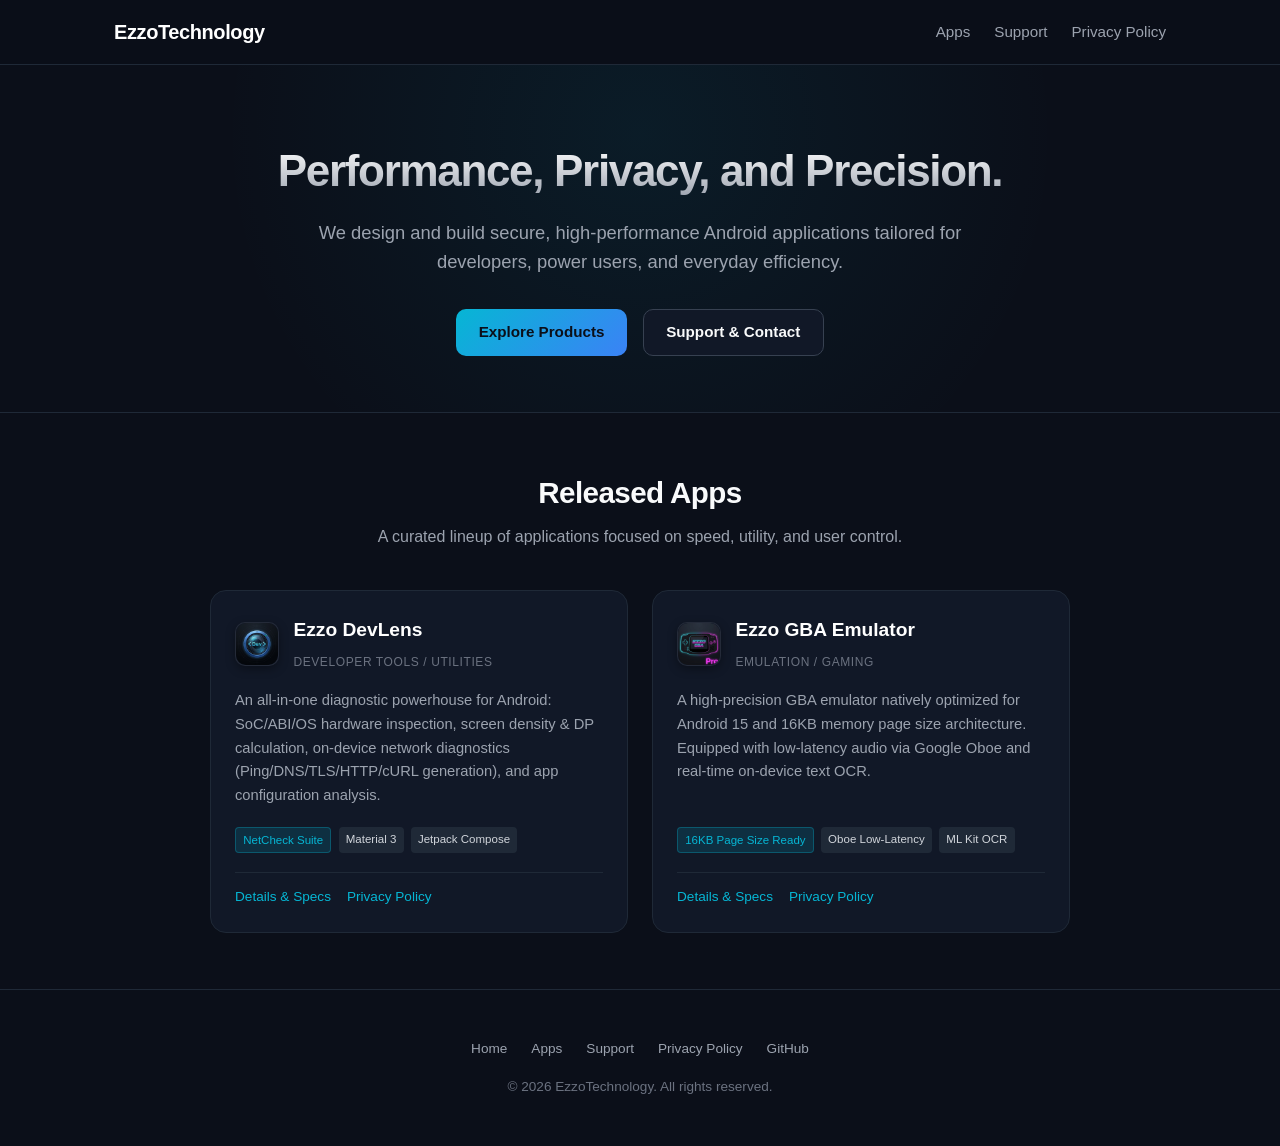
==== commit cdd1a06a: "Remove hero-pill banner (Android Tools & Next-Gen Utilities)" ====
--- a/index.html
+++ b/index.html
@@ -24,9 +24,6 @@
   <main>
     <section class="hero">
       <div class="container">
-        <div class="hero-pill">
-          <span>🚀 Android Tools &amp; Next-Gen Utilities</span>
-        </div>
         <h1>Performance, Privacy, and Precision.</h1>
         <p>
           We design and build secure, high-performance Android applications tailored for developers, power users, and everyday efficiency.
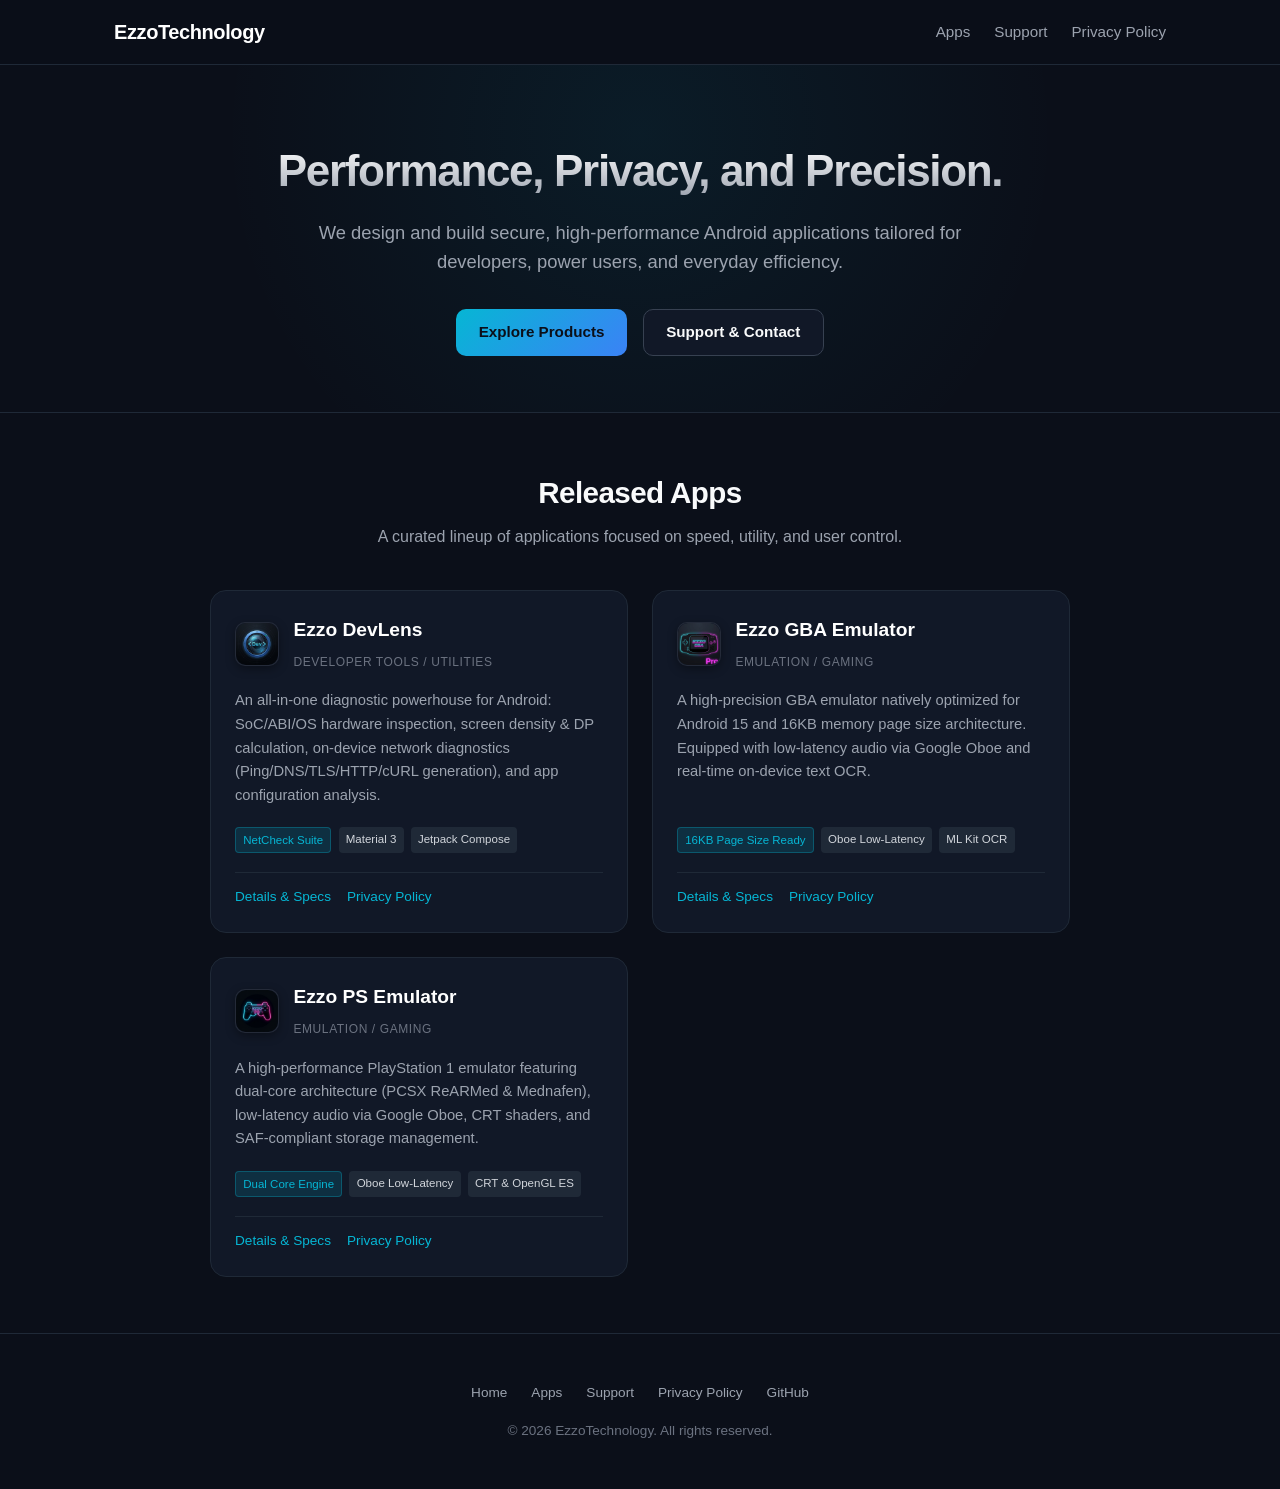
==== commit 74ffec72: "feat(apps): add Ezzo PS Emulator page, privacy policy, and assets" ====
--- a/index.html
+++ b/index.html
@@ -92,6 +92,31 @@
               <a href="./apps/ezzo-gba/privacy/">Privacy Policy</a>
             </div>
           </article>
+
+          <!-- Ezzo PS Emulator -->
+          <article class="app-card">
+            <div class="app-card-header">
+              <div class="app-icon" style="width: 44px; height: 44px; min-width: 44px; min-height: 44px; max-width: 44px; max-height: 44px; border-radius: 10px; overflow: hidden;">
+                <img src="./assets/images/ezzo-ps-icon.png" alt="Ezzo PS Emulator Icon" width="44" height="44" style="width: 44px; height: 44px; object-fit: cover; display: block; border-radius: 10px;">
+              </div>
+              <div>
+                <h3 class="app-card-title">Ezzo PS Emulator</h3>
+                <span class="app-card-category">Emulation / Gaming</span>
+              </div>
+            </div>
+            <div class="app-card-body">
+              A high-performance PlayStation 1 emulator featuring dual-core architecture (PCSX ReARMed &amp; Mednafen), low-latency audio via Google Oboe, CRT shaders, and SAF-compliant storage management.
+            </div>
+            <div class="app-tags">
+              <span class="tag tag-accent">Dual Core Engine</span>
+              <span class="tag">Oboe Low-Latency</span>
+              <span class="tag">CRT &amp; OpenGL ES</span>
+            </div>
+            <div class="app-card-links">
+              <a href="./apps/ezzo-ps/">Details &amp; Specs</a>
+              <a href="./apps/ezzo-ps/privacy/">Privacy Policy</a>
+            </div>
+          </article>
         </div>
       </div>
     </section>
